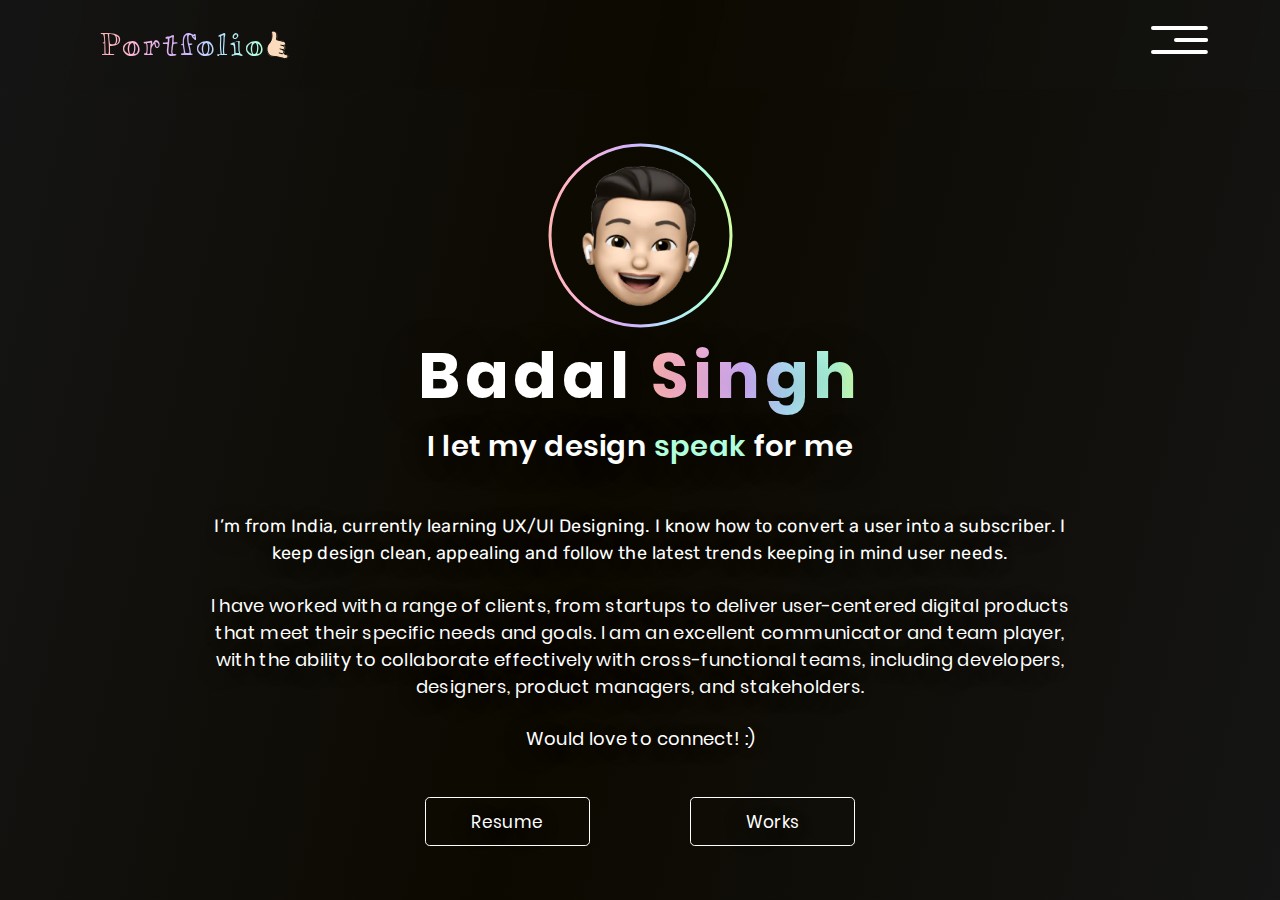
==== index.html @ 2c1e80e1 "initial commit" ====
<!DOCTYPE html>
<html lang="en">
<head>
    <meta charset="UTF-8">
    <meta http-equiv="X-UA-Compatible" content="IE=edge">
    <meta name="viewport" content="width=device-width, initial-scale=1.0">
    <title>Document</title>
    <link rel="stylesheet" href="style.css">
    <link rel="stylesheet" href="https://cdnjs.cloudflare.com/ajax/libs/font-awesome/6.4.0/css/all.min.css" integrity="sha512-iecdLmaskl7CVkqkXNQ/ZH/XLlvWZOJyj7Yy7tcenmpD1ypASozpmT/E0iPtmFIB46ZmdtAc9eNBvH0H/ZpiBw==" crossorigin="anonymous" referrerpolicy="no-referrer" />
</head>
<body>
    <nav>
        <div class="navLeft">Portfolio<img src="./img/thumbsup.svg" alt=""> </div>
        <div class="navRight" id="bar">
            <div class="navHam" id="imgBar">
                <img src="./img/bar.svg" alt="">
            </div>
            <div class="navHam navToggle" id="cross">
                <img src="./img/cs.svg" alt="">
            </div>
        </div>
        <div class="navLink navToggle" id="link">
            <a href="#">
                <i class="fa-solid fa-house"></i>Home
            </a>
            <a href="./work/work.html">
                <i class="fa-solid fa-briefcase"></i>Works
            </a>
            <a href="./testimonial/testimonial.html">
                <i class="fa-solid fa-message"></i>Testimonials
            </a>
            <a href="./contact/contact.html">
                <i class="fa-solid fa-envelope"></i>Contact Us
            </a>
        </div>
    </nav>
    <div class="hero">
        <!-- <div class="heroCircle"></div> -->
        <img src="./img/hero.svg" alt="" class="heroImg">
        <div class="heroHead">
            <div class="heroHeading">Badal <span>Singh</span></div>
            <div class="heroSubheading">I let my design <span>speak</span> for me</div>
        </div>
        <div class="heroText">
            <div class="top">
                I’m from India, currently learning UX/UI Designing. I know how to convert a user into a subscriber. I keep design clean, appealing and follow the latest trends keeping in mind user needs.
            </div><br>
            <div class="mid">
                I have worked with a range of clients, from startups to deliver user-centered digital products that meet their specific needs and goals. I am an excellent communicator and team player, with the ability to collaborate effectively with cross-functional teams, including developers, designers, product managers, and stakeholders.
            </div><br>
            <div class="bot">
                Would love to connect! :)
            </div>
        </div>
        <div class="heroLink">
            <a href="https://drive.google.com/file/d/1Of2ERSP0Czr5gJIaHK36WYfITOJNWAGS/view?usp=sharing">
                <div class="linkBtn">Resume</div>
            </a>
            <a href="./work/work.html">
                <div class="linkBtn">Works</div>
            </a>
        </div>

        <div class="socialLink">
            <a href="https://www.behance.net/badalkumarsingh"><i class="fa-brands fa-square-behance"></i></a>
            <a href="https://www.linkedin.com/in/badal-singh-73553622a/"><i class="fa-brands fa-linkedin"></i></a>
            <a href="https://www.instagram.com/bds_0504/"><i class="fa-brands fa-instagram"></i></a>
        </div>
    </div>


    <script>
        let bar = document.getElementById("bar")
        let link = document.getElementById("link")
        let imgBar = document.getElementById("imgBar")
        let cross = document.getElementById("cross")

        bar.addEventListener('click', () => {
            link.classList.toggle('navToggle')
            imgBar.classList.toggle('navToggle')
            cross.classList.toggle('navToggle')
        })
    </script>
</body>
</html>
---- style.css ----
@import url('https://fonts.googleapis.com/css2?family=Miltonian&family=Rubik&display=swap');

@font-face {
    font-family: pBold;
    src: url(./fonts/poppins.bold.ttf);
}

@font-face {
    font-family: pSemibold;
    src: url(./fonts/poppins.semibold.ttf);
}

@font-face {
    font-family: pMedium;
    src: url(./fonts/poppins.medium.ttf);
}

@font-face {
    font-family: pRegular;
    src: url(./fonts/poppins.regular.ttf);
}

@font-face {
    font-family: galeno;
    src: url(./fonts/GalanoGrotesqueLight.otf);
}

* {
    margin: 0;
    padding: 0;
    box-sizing: border-box;
    font-family: pRegular;
    color: #fff;
}

:root {}

a {
    text-decoration: none;
}

/* Navbar starts*/
nav {
    position: fixed;
    top: 0;
    left: 0;
    width: 100%;
    height: 89px;
    padding: 0 100px;
    display: flex;
    align-items: center;
    justify-content: space-between;
    background: linear-gradient(102.89deg, rgba(21, 21, 21, 0.5) 0%, rgba(12, 9, 0, 0.5) 46.6%, rgba(21, 21, 21, 0.5) 100.99%);
    backdrop-filter: blur(11px);
    font-size: 1.72rem;
    z-index: 10;
}

.navLeft {
    font-family: 'Miltonian', cursive;
    font-size: 32px;
    line-height: 38px;
    letter-spacing: 0.07em;
    background: linear-gradient(270deg, #D2FFA5 0%, #B0FFDE 14.25%, #B3E8FF 34.57%, #D3B1FF 55.92%, #FFB6D5 83.53%, #FFB5B5 100%);
    -webkit-background-clip: text;
    -webkit-text-fill-color: transparent;
    background-clip: text;
    text-fill-color: transparent;
    display: flex;
    align-items: center;
    justify-content: center;
}

.navRight {
    position: relative;
    cursor: pointer;
}

.navLink {
    position: absolute;
    top: 89px;
    left: 0;
    width: 100%;
    background: linear-gradient(102.89deg, #151515 0%, #0C0900 46.6%, #151515 100.99%);
    padding: 2rem 100px;
    z-index: 10;
}

.navLink a {
    padding: .84446rem 0;
    display: block;
    font-size: 20px;
    line-height: 29px;
    letter-spacing: 0.02em;
    font-family: galeno;
}

.navLink a i {
    margin-right: 1rem;
}

.navToggle {
    display: none;
}

.navHam {
    position: absolute;
    top: 50%;
    left: 50%;
    transform: translate(-50%, -50%);
}

/* Navbar Ends*/

.hero {
    position: relative;
    padding-top: 143px;
    padding-bottom: 54px;
    display: flex;
    align-items: center;
    justify-content: center;
    flex-direction: column;
    text-align: center;
    min-height: 100vh;
    background: linear-gradient(102.89deg, #151515 0%, #0C0900 46.6%, #151515 100.99%);
}

/* .heroCircle {
    width: 181px;
    height: 181px;
    border: 4px solid transparent;
    border-radius: 50%;
    background-image: linear-gradient(102.89deg, #151515 0%, #0C0900 46.6%, #151515 100.99%), linear-gradient(270deg, #D2FFA5 0%, #B0FFDE 14.25%, #B3E8FF 34.57%, #D3B1FF 55.92%, #FFB6D5 83.53%, #FFB5B5 100%);
    background-origin: border-box;
    background-clip: content-box, border-box;
} */

.heroHeading {
    font-family: pBold;
    font-size: 64px;
    line-height: 96px;
    letter-spacing: 0.07em;
    text-shadow: 0px 4px 40px rgba(0, 0, 0, 0.25);
}

.heroHeading span {
    background: linear-gradient(270deg, #D2FFA5 0%, #B0FFDE 14.25%, #B3E8FF 34.57%, #D3B1FF 55.92%, #FFB6D5 83.53%, #FFB5B5 100%);
    -webkit-background-clip: text;
    -webkit-text-fill-color: transparent;
    background-clip: text;
    text-fill-color: transparent;
    font-family: pBold;
    text-shadow: 0px 4px 40px rgba(0, 0, 0, 0.25);
}

.heroSubheading {
    font-size: 29px;
    line-height: 44px;
    letter-spacing: 0.02em;
    font-family: pSemibold;
    text-shadow: 0px 4px 40px rgba(0, 0, 0, 0.25);
}

.heroSubheading span {
    color: #B1FFDD;
    font-family: pSemibold;
}

.heroText {
    margin: 45px 0;
    padding: 0 16.18%;
}

.heroText .top {
    font-size: 18px;
    line-height: 27px;
    text-align: center;
    letter-spacing: 0.02em;
    text-shadow: 0px 4px 40px rgba(0, 0, 0, 0.25);
    font-family: 'Rubik', sans-serif;
}

.heroText .mid {
    font-size: 18px;
    line-height: 27px;
    text-align: center;
    letter-spacing: 0.02em;
    text-shadow: 0px 4px 40px rgba(0, 0, 0, 0.25);
}

.heroText .bot {
    font-size: 18px;
    line-height: 27px;
    text-align: center;
    letter-spacing: 0.02em;
    text-shadow: 0px 4px 40px rgba(0, 0, 0, 0.25);
}

.heroLink {
    display: flex;
    gap: 100px;
}

.linkBtn {
    width: 165.3px;
    height: 48.17px;
    border: 0.944568px solid #FFFFFF;
    border-radius: 4.72284px;
    font-size: 17.0022px;
    line-height: 26px;
    letter-spacing: 0.02em;
    text-shadow: 0px 3.77827px 37.7827px rgba(0, 0, 0, 0.25);
    display: flex;
    align-items: center;
    justify-content: center;
}

.socialLink {
    position: absolute;
    right: 60px;
    bottom: 54px;
    display: flex;
    flex-direction: column;
    gap: 1.5rem;
    font-size: 35px;
}

@media (max-width: 700px) {
    nav {
        height: 62px;
        padding: 25px 40px 25px 25px;
    }

    .navLeft {
        font-size: 24px;
        line-height: 29px;
    }

    .navHam img {
        height: 15px;
    }

    .navLink {
        top: 62px;
        padding: 1rem 25px;
    }

    .navLink a {
        padding: .64rem 0;
        font-size: 16.6161px;
        line-height: 22px;
        letter-spacing: 0.02em;
    }

    .hero {
        padding-top: 83px;
        padding-bottom: 108px;
    }

    /* .heroCircle {
        width: 109.51px;
        height: 109.51px;
    } */

    .heroImg{
        width: 125px;
    }

    .heroHeading {
        font-size: 32px;
        line-height: 48px;
        letter-spacing: 0.07em;
    }

    .heroSubheading {
        font-size: 15px;
        line-height: 22px;
        letter-spacing: 0.02em;
    }

    .heroText {
        margin: 40px 0;
        padding: 0 7.32%;
    }

    .heroText .top {
        font-size: 14px;
        line-height: 21px;
        letter-spacing: 0.01em;
    }

    .heroText .mid {
        font-size: 14px;
        line-height: 21px;
        letter-spacing: 0.01em;
    }

    .heroText .bot {
        font-size: 14px;
        line-height: 21px;
        letter-spacing: 0.01em;
    }

    .heroLink {
        gap: 25px;
    }

    .linkBtn {
        width: 108.47px;
        height: 31.61px;
        font-size: 11.1565px;
        line-height: 17px;
    }

    .socialLink {
        position: absolute;
        right: inherit;
        left: 50%;
        transform: translateX(-50%);
        bottom: 40px;
        flex-direction: row;
        gap: 1.5rem;
        font-size: 28px;
    }

}
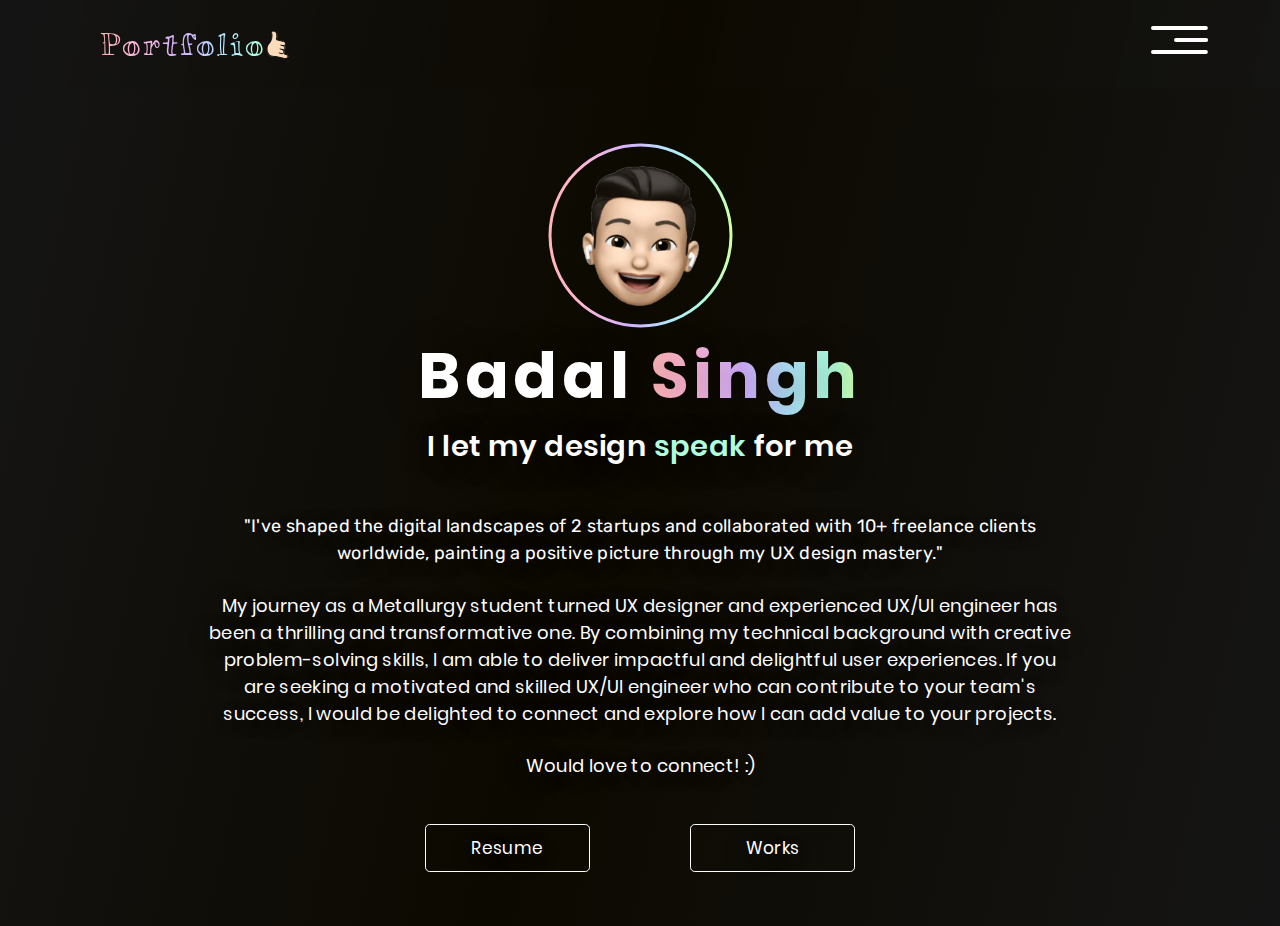
==== commit 47afdf04: "Update index.html" ====
--- a/index.html
+++ b/index.html
@@ -4,7 +4,8 @@
     <meta charset="UTF-8">
     <meta http-equiv="X-UA-Compatible" content="IE=edge">
     <meta name="viewport" content="width=device-width, initial-scale=1.0">
-    <title>Document</title>
+    <title>Portfolio</title>
+    <link rel="icon" type="image/x-icon" href="./img/thumbsup.svg">
     <link rel="stylesheet" href="style.css">
     <link rel="stylesheet" href="https://cdnjs.cloudflare.com/ajax/libs/font-awesome/6.4.0/css/all.min.css" integrity="sha512-iecdLmaskl7CVkqkXNQ/ZH/XLlvWZOJyj7Yy7tcenmpD1ypASozpmT/E0iPtmFIB46ZmdtAc9eNBvH0H/ZpiBw==" crossorigin="anonymous" referrerpolicy="no-referrer" />
 </head>
@@ -43,17 +44,17 @@
         </div>
         <div class="heroText">
             <div class="top">
-                I’m from India, currently learning UX/UI Designing. I know how to convert a user into a subscriber. I keep design clean, appealing and follow the latest trends keeping in mind user needs.
+                "I've shaped the digital landscapes of 2 startups and collaborated with 10+ freelance clients worldwide, painting a positive picture through my UX design mastery."
             </div><br>
             <div class="mid">
-                I have worked with a range of clients, from startups to deliver user-centered digital products that meet their specific needs and goals. I am an excellent communicator and team player, with the ability to collaborate effectively with cross-functional teams, including developers, designers, product managers, and stakeholders.
+                My journey as a Metallurgy student turned UX designer and experienced UX/UI engineer has been a thrilling and transformative one. By combining my technical background with creative problem-solving skills, I am able to deliver impactful and delightful user experiences. If you are seeking a motivated and skilled UX/UI engineer who can contribute to your team's success, I would be delighted to connect and explore how I can add value to your projects.
             </div><br>
             <div class="bot">
                 Would love to connect! :)
             </div>
         </div>
         <div class="heroLink">
-            <a href="https://drive.google.com/file/d/1Of2ERSP0Czr5gJIaHK36WYfITOJNWAGS/view?usp=sharing">
+            <a href="https://drive.google.com/file/d/1YLhKLBfsYQg2bTTp_Gw49ZiJHSMeFtBz/view?usp=sharing">
                 <div class="linkBtn">Resume</div>
             </a>
             <a href="./work/work.html">
@@ -82,4 +83,4 @@
         })
     </script>
 </body>
-</html>+</html>
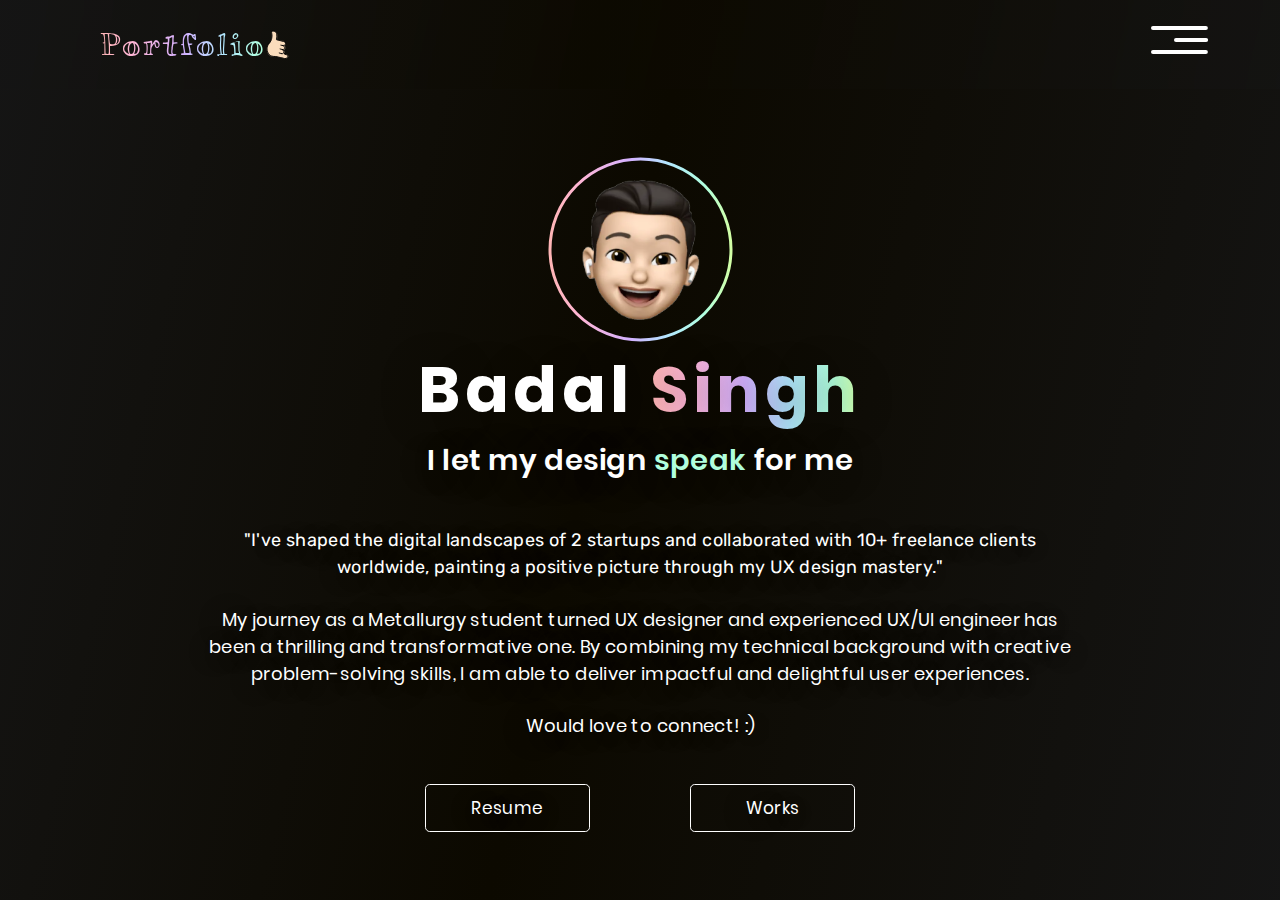
==== commit 9b2b5687: "Update index.html" ====
--- a/index.html
+++ b/index.html
@@ -47,7 +47,7 @@
                 "I've shaped the digital landscapes of 2 startups and collaborated with 10+ freelance clients worldwide, painting a positive picture through my UX design mastery."
             </div><br>
             <div class="mid">
-                My journey as a Metallurgy student turned UX designer and experienced UX/UI engineer has been a thrilling and transformative one. By combining my technical background with creative problem-solving skills, I am able to deliver impactful and delightful user experiences. If you are seeking a motivated and skilled UX/UI engineer who can contribute to your team's success, I would be delighted to connect and explore how I can add value to your projects.
+                My journey as a Metallurgy student turned UX designer and experienced UX/UI engineer has been a thrilling and transformative one. By combining my technical background with creative problem-solving skills, I am able to deliver impactful and delightful user experiences. 
             </div><br>
             <div class="bot">
                 Would love to connect! :)
